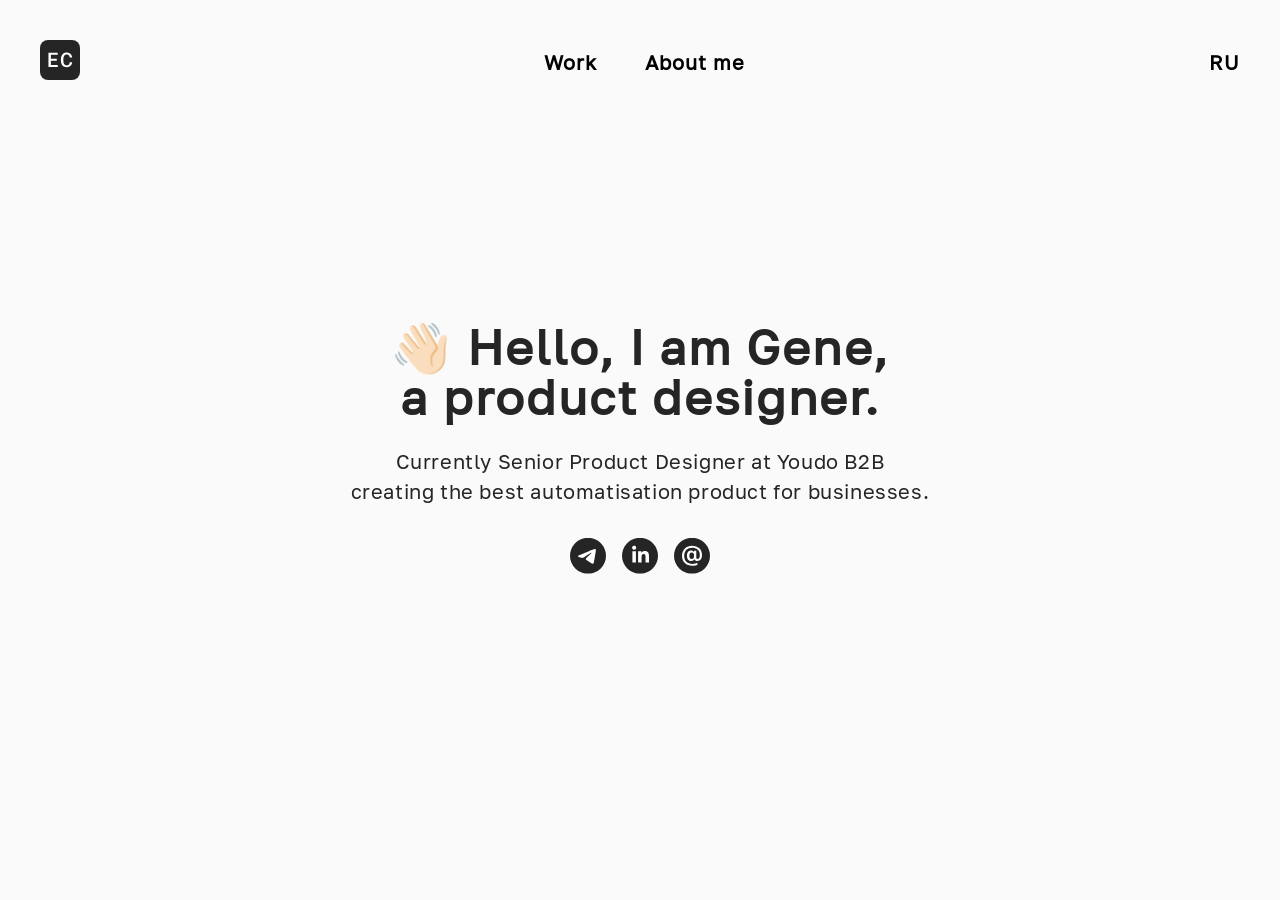
==== index.html @ 3fd2551c "update" ====
<!DOCTYPE html>
<html lang="en">
  <head>
    <link rel="stylesheet" href="css/normalize.css" />
    <link rel="stylesheet" href="css/style.css" />
    <link rel="stylesheet" href="css/font.css" />
    <link rel="shortcut icon" href="img/logo.svg" />
    <title>Evgeniy Chaplygin</title>
    <meta charset="UTF-8" />
    <meta http-equiv="X-UA-Compatible" content="IE=edge" />
    <meta name="viewport" content="width=device-width, initial-scale=1.0" />
  </head>
  <body>
    <header class="header">
      <a href="index.html">
        <img src="img/logo.svg" alt="нет лого" />
      </a>
      <div class="randomclass">
        <a href="work_en.html" class="bold-20">Work</a>
        <a href="about_en.html" class="bold-20">About me</a>
      </div>
      <div>
        <a href="index_ru.html" class="bold-20">RU</a>
      </div>
    </header>
    <div class="mainpart">
      <div class="idextparttext">
        <p class="bold-48">👋🏻 Hello, I am Gene,<br />a product designer.</p>
        <p class="regular-20">
          Currently Senior Product Designer at Youdo B2B<br />creating the best
          automatisation product for businesses.
        </p>
      </div>
      <div class="social">
        <a href="https://t.me/chaplygin_evgeniy" target="_blank">
          <img src="img/telegram.svg" alt="телеграм" />
        </a>
        <a href="https://www.linkedin.com/in/evgeniychaplygin/" target="_blank">
          <img src="img/linkedin.svg" alt="линкедин" />
        </a>
        <a href="mailto:chaplygindesign@gmail.com">
          <img src="img/mail.svg" alt="мэил" />
        </a>
      </div>
    </div>
  </body>
</html>
---- css/style.css ----
@font-face {
  font-family: "GolosTextWebVF";
  src: url(../fonts/golos-text_vf.woff2) format("woff2"),
    url(../fonts/golos-text_vf.woff) format("woff");
  font-weight: normal;
  font-style: normal;
}

body {
  background-color: #fafafa;
  max-width: 1240px;
  margin: auto;
  padding-left: 40px;
  padding-right: 40px;
  max-height: 100%;
}

a {
  text-decoration: none;
}
ul {
  text-decoration: none;
}
li {
  text-decoration: none;
}

.mainpart {
  width: 600px;
  display: flex;
  position: absolute;
  align-items: center;
  top: 50%;
  left: 50%;
  transform: translate(-50%, -50%);
  flex-direction: column;
  gap: 32px;
}

.mainpartwork {
  display: flex;
  flex-direction: column;
  justify-content: center;
  align-items: flex-start;
  gap: 150px;
  margin-top: 200px;
  margin-bottom: 200px;
  position: relative;
  width: 100%;
}

.mainparttext {
  text-align: left;
  display: flex;
  flex-direction: column;
  align-items: flex-start;
  padding: 0px;
  gap: 24px;
  width: 100%;
}

.idextparttext {
  text-align: center;
  display: flex;
  flex-direction: column;
  align-items: flex-start;
  padding: 0px;
  gap: 24px;
  width: 100%;
}

.social {
  display: flex;
  flex-direction: row;
  align-items: flex-start;
  padding: 0px;
  gap: 16px;
  width: 140px;
}

.header {
  display: flex;
  position: sticky;
  flex-direction: row;
  justify-content: space-between;
  align-items: center;
  z-index: 2;
  padding-top: 40px;
  padding-bottom: 20px;
  top: 0;
  width: 100%;
  background: #fafafa;
}

.header a {
  transition-delay: 500ms;
}

.header a:hover {
  text-decoration: underline;
  text-underline-position: under;
}

.randomclass {
  display: flex;
  align-items: center;
  padding: 0px;
  gap: 48px;
  height: 24px;
}

.block-card {
  display: flex;
  flex-direction: column;
  align-items: flex-start;
  padding: 0px;
  gap: 60px;
  width: 100%;
}

.card {
  display: flex;
  flex-direction: row;
  align-items: flex-start;
  padding: 0px;
  gap: 40px;
  width: 100%;
  color: #fafafa;
}

.cardtext {
  display: flex;
  flex-direction: column;
  align-items: flex-start;
  padding: 60px 0px 0px;
  gap: 40px;
  width: 100%;
  height: fit-content;
}

.cardimage {
  width: 50%;
  height: 50%;
}

.randomclass .header-wrapper {
  width: 100%;
}

.cardheader {
  display: flex;
  flex-direction: column;
  align-items: flex-start;
  padding: 0px;
  gap: 8px;
  width: 100%;
}

.carddescript {
  display: flex;
  flex-direction: column;
  align-items: flex-start;
  padding: 0px;
  gap: 24px;
  width: 100%;
  height: fit-content;
}

.readmore {
  display: flex;
  flex-direction: row;
  align-items: center;
  padding-bottom: 4px;
  gap: 8px;
  width: fit-content;
  height: 24px;
  transition: border 100ms linear;
}

.readmore:hover {
 border-bottom: 2px solid #252525;
}


.case-main {
  display: flex;
  flex-direction: column;
  justify-content: center;
  align-items: flex-start;
  gap: 150px;
  margin-right: 140px;
  position: relative;
  width: 100%;
}

.case-header {
  display: flex;
  flex-direction: column;
  align-items: flex-start;
  padding: 0px;
  gap: 24px;
  width: 100%;
}

.case-text {
  display: flex;
  flex-direction: column;
  align-items: flex-start;
  padding: 0px;
  gap: 8px;
  width: 100%;
}

.case-inside {
  display: flex;
  flex-direction: column;
  align-items: flex-start;
  padding: 0px;
  gap: 60px;
  width: 100%;
}

.case-inside-part {
  display: flex;
  flex-direction: column;
  align-items: flex-start;
  padding: 0px;
  gap: 24px;
  width: 100%;
}

.caseimg {
  filter: drop-shadow(0px 2px 16px rgba(0, 0, 0, 0.16));
}

.img-with-text {
  display: flex;
  flex-direction: column;
  align-items: center;
  padding: 0px;
  gap: 16px;
}

.doubleimg {
  display: flex;
  flex-direction: row;
  align-items: flex-start;
  padding: 0px;
  gap: 20px;
  width: 960px;
}

.backbutton {
  display: flex ;
  margin-top: 7px;
  position: sticky;
  top: 150px;
  border-radius: 24px;
  transition: 200ms linear;
}

.backbutton:hover {
  box-shadow: 0px 2px 24px rgba(0, 0, 0, 0.16)
}

.case-with-button {
  display: flex;
  flex-direction: row;
  justify-content: left;
  align-items: flex-start;
  gap: 60px;
  margin-top: 200px;
  margin-bottom: 200px;
  position: relative;
  width: 100%;
}

.card-text-gap16 {
  display: flex;
  flex-direction: column;
  align-items: flex-start;
  padding: 0px;
  gap: 16px;
  width: 960px;
}

.exp-main {
  display: flex;
  flex-direction: row;
  align-items: flex-start;
  padding: 0px;
  gap: 20px;
  width: 906px;
}

.exp-text {
  display: flex;
  flex-direction: column;
  align-items: flex-start;
  padding: 0px;
  gap: 16px;
  width: 690px;
}

.line-exp {
  position: absolute;
  width: 2px;
  height: 1130px;
  left: 179px;
  margin-top: 19px;
}

.line-exp-ru {
  position: absolute;
  width: 2px;
  height: 1110px;
  left: 179px;
  margin-top: 19px;
}

.list {
  padding-left: 20px;
  margin: auto;
}

@media only screen and (max-width: 767px) {
  body {
    padding-left: 24px;
    padding-right: 24px;
    max-height: 100%;
  }
  .mainpart {
width: 100%;
  }
  .idextparttext {
    margin: 0 24px;
  }
}
---- css/font.css ----
.bold-48 {
  font-family: "GolosTextWebVF";
  font-style: normal;
  font-weight: 600;
  font-size: 48px;
  line-height: 50px;
  letter-spacing: 0.04em;
  color: #252525;
  width: 100%;
}

.bold-34 {
  font-family: "GolosTextWebVF";
  font-style: normal;
  font-weight: 600;
  font-size: 34px;
  line-height: 41px;
  letter-spacing: 0.04em;
  color: #252525;
}

.bold-26 {
  font-family: "GolosTextWebVF";
  font-style: normal;
  font-weight: 600;
  font-size: 26px;
  line-height: 31px;
  letter-spacing: 0.04em;
  color: #252525;
}

.bold-20 {
  font-family: "GolosTextWebVF";
  font-style: normal;
  font-weight: 600;
  font-size: 20px;
  line-height: 24px;
  letter-spacing: 0.05em;
  color: black;
  text-decoration: none;
}

.regular-20 {
  font-family: "GolosTextWebVF";
  font-style: normal;
  font-weight: 400;
  font-size: 20px;
  line-height: 30px;
  letter-spacing: 0.03em;
  color: #252525;
  width: 100%;
}

.regular-16 {
  font-family: "GolosTextWebVF";
  font-style: normal;
  font-weight: 400;
  font-size: 16px;
  line-height: 19px;
  letter-spacing: 0.03em;
  color: #9b9b9f;
}

.regular-20-gray {
  font-family: "GolosTextWebVF";
  font-style: normal;
  font-weight: 400;
  font-size: 20px;
  line-height: 30px;
  letter-spacing: 0.03em;
  color: #9b9b9f;
  width: 145px;
  text-align: right;
}

@media only screen and (max-width: 767px) {
  .bold-48 {
    font-family: "GolosTextWebVF";
    font-style: normal;
    font-weight: 600;
    font-size: 34px;
    line-height: 50px;
    letter-spacing: 0.04em;
    color: #252525;
    width: 100%;
  }
  .regular-20 {
    font-family: "GolosTextWebVF";
    font-style: normal;
    font-weight: 400;
    font-size: 16px;
    line-height: 30px;
    letter-spacing: 0.03em;
    color: #252525;
    width: 100%;
  }
}
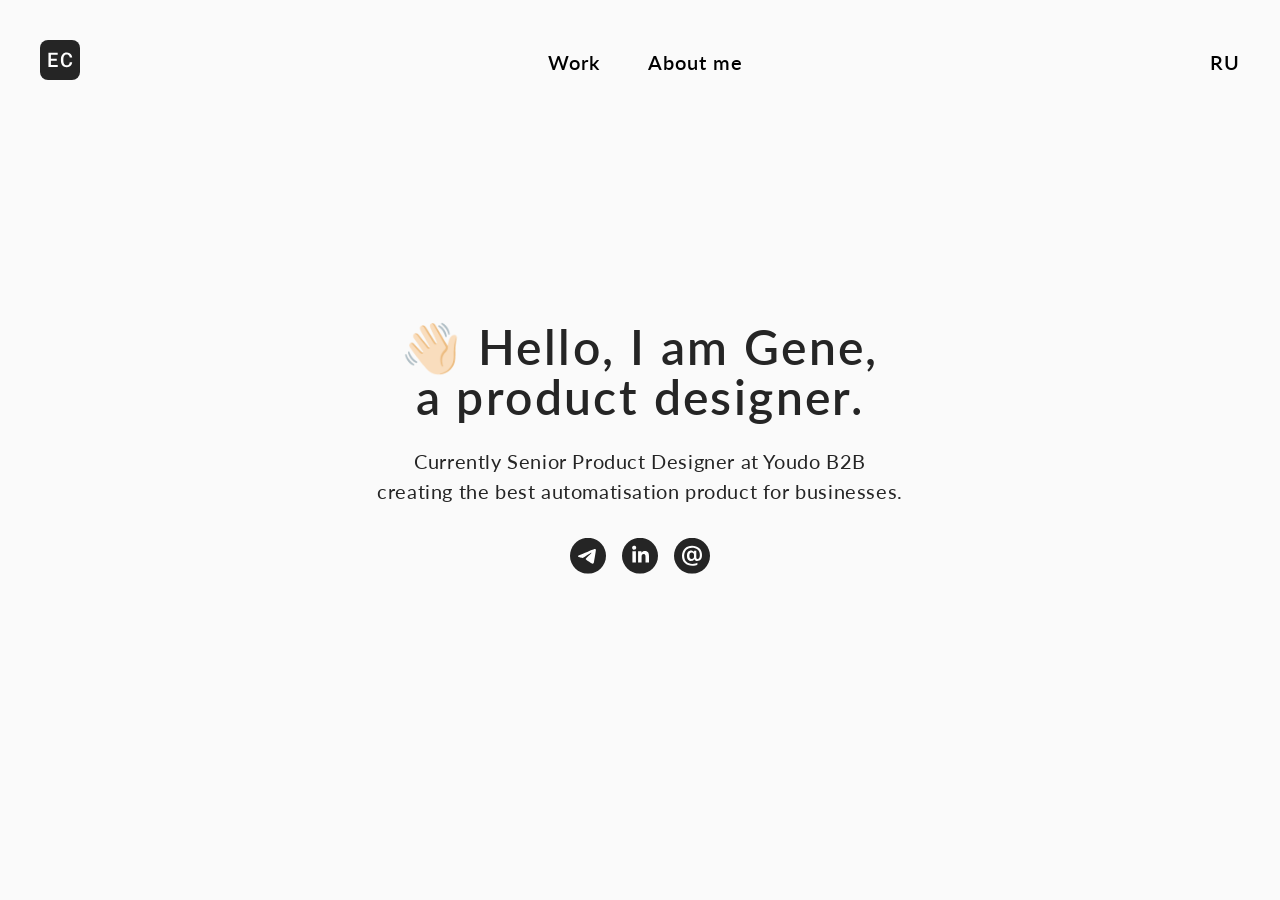
==== commit 3faa652b: "lato font" ====
--- a/index.html
+++ b/index.html
@@ -1,6 +1,7 @@
 <!DOCTYPE html>
 <html lang="en">
   <head>
+    <link href='http://fonts.googleapis.com/css?family=Lato&subset=latin,latin-ext' rel='stylesheet' type='text/css'>
     <link rel="stylesheet" href="css/normalize.css" />
     <link rel="stylesheet" href="css/style.css" />
     <link rel="stylesheet" href="css/font.css" />
--- a/css/style.css
+++ b/css/style.css
@@ -1,11 +1,3 @@
-@font-face {
-  font-family: "GolosTextWebVF";
-  src: url(../fonts/golos-text_vf.woff2) format("woff2"),
-    url(../fonts/golos-text_vf.woff) format("woff");
-  font-weight: normal;
-  font-style: normal;
-}
-
 body {
   background-color: #fafafa;
   max-width: 1240px;
@@ -172,15 +164,13 @@
   align-items: center;
   padding-bottom: 4px;
   gap: 8px;
-  width: fit-content;
   height: 24px;
   transition: border 100ms linear;
 }
 
 .readmore:hover {
- border-bottom: 2px solid #252525;
-}
-
+  border-bottom: 2px solid #252525;
+}
 
 .case-main {
   display: flex;
@@ -251,7 +241,7 @@
 }
 
 .backbutton {
-  display: flex ;
+  display: flex;
   margin-top: 7px;
   position: sticky;
   top: 150px;
@@ -260,7 +250,7 @@
 }
 
 .backbutton:hover {
-  box-shadow: 0px 2px 24px rgba(0, 0, 0, 0.16)
+  box-shadow: 0px 2px 24px rgba(0, 0, 0, 0.16);
 }
 
 .case-with-button {
@@ -330,9 +320,76 @@
     max-height: 100%;
   }
   .mainpart {
-width: 100%;
+    width: 100%;
   }
   .idextparttext {
     margin: 0 24px;
   }
-}
+  .randomclass {
+    gap: 24px;
+  }
+  .mainpartwork {
+    display: flex;
+    flex-direction: column;
+    justify-content: center;
+    align-items: flex-start;
+    gap: 100px;
+    margin-top: 150px;
+    margin-bottom: 100px;
+    position: relative;
+    width: 100%;
+  }
+  .card {
+    display: flex;
+    flex-direction: column;
+    align-items: flex-start;
+    padding: 0px;
+    gap: 24px;
+    width: 100%;
+    color: #fafafa;
+  }
+  .cardtext {
+    display: flex;
+    flex-direction: column;
+    align-items: flex-start;
+    padding: 0;
+    gap: 16px;
+    width: 100%;
+    height: fit-content;
+  }
+  .card img {
+    max-width: 767px;
+    width: 100%;
+    height: 100%;
+  }
+  .carddescript {
+    display: flex;
+    flex-direction: column;
+    align-items: flex-start;
+    padding: 0px;
+    gap: 16px;
+    width: 100%;
+    height: fit-content;
+  }
+  .readmore img {
+    width: auto;
+    height: auto;
+  }
+  .case-with-button {
+    display: flex;
+    flex-direction: column;
+    justify-content: left;
+    align-items: flex-start;
+    gap: 24px;
+    margin-top: 150px;
+    margin-bottom: 100px;
+    position: relative;
+    width: 100%;
+  }
+  .mainparttext {
+    gap: 16px;
+  }
+  .cardheader {
+    gap: 4px;
+  }
+}
--- a/css/font.css
+++ b/css/font.css
@@ -1,36 +1,36 @@
 .bold-48 {
-  font-family: "GolosTextWebVF";
+  font-family: "Lato";
   font-style: normal;
   font-weight: 600;
   font-size: 48px;
   line-height: 50px;
-  letter-spacing: 0.04em;
+  letter-spacing: 0.05em;
   color: #252525;
   width: 100%;
 }
 
 .bold-34 {
-  font-family: "GolosTextWebVF";
+  font-family: "Lato";
   font-style: normal;
   font-weight: 600;
   font-size: 34px;
   line-height: 41px;
-  letter-spacing: 0.04em;
+  letter-spacing: 0.05em;
   color: #252525;
 }
 
 .bold-26 {
-  font-family: "GolosTextWebVF";
+  font-family: "Lato";
   font-style: normal;
   font-weight: 600;
   font-size: 26px;
   line-height: 31px;
-  letter-spacing: 0.04em;
+  letter-spacing: 0.05em;
   color: #252525;
 }
 
 .bold-20 {
-  font-family: "GolosTextWebVF";
+  font-family: "Lato";
   font-style: normal;
   font-weight: 600;
   font-size: 20px;
@@ -41,7 +41,7 @@
 }
 
 .regular-20 {
-  font-family: "GolosTextWebVF";
+  font-family: "Lato";
   font-style: normal;
   font-weight: 400;
   font-size: 20px;
@@ -52,7 +52,7 @@
 }
 
 .regular-16 {
-  font-family: "GolosTextWebVF";
+  font-family: "Lato";
   font-style: normal;
   font-weight: 400;
   font-size: 16px;
@@ -62,7 +62,7 @@
 }
 
 .regular-20-gray {
-  font-family: "GolosTextWebVF";
+  font-family: "Lato";
   font-style: normal;
   font-weight: 400;
   font-size: 20px;
@@ -75,23 +75,42 @@
 
 @media only screen and (max-width: 767px) {
   .bold-48 {
-    font-family: "GolosTextWebVF";
+    font-family: "Lato";
     font-style: normal;
     font-weight: 600;
     font-size: 34px;
-    line-height: 50px;
-    letter-spacing: 0.04em;
+    line-height: 40px;
+    letter-spacing: 0.02em;
     color: #252525;
     width: 100%;
   }
   .regular-20 {
-    font-family: "GolosTextWebVF";
+    font-family: "Lato";
     font-style: normal;
     font-weight: 400;
     font-size: 16px;
-    line-height: 30px;
-    letter-spacing: 0.03em;
+    line-height: 27px;
+    letter-spacing: 0.02em;
     color: #252525;
     width: 100%;
   }
+  .bold-20 {
+    font-family: "Lato";
+    font-style: normal;
+    font-weight: 600;
+    font-size: 16px;
+    line-height: 24px;
+    letter-spacing: 0.02em;
+    color: black;
+    text-decoration: none;
+  }
+  .bold-34 {
+    font-family: "Lato";
+    font-style: normal;
+    font-weight: 600;
+    font-size: 26px;
+    line-height: 41px;
+    letter-spacing: 0.02em;
+    color: #252525;
+  }
 }
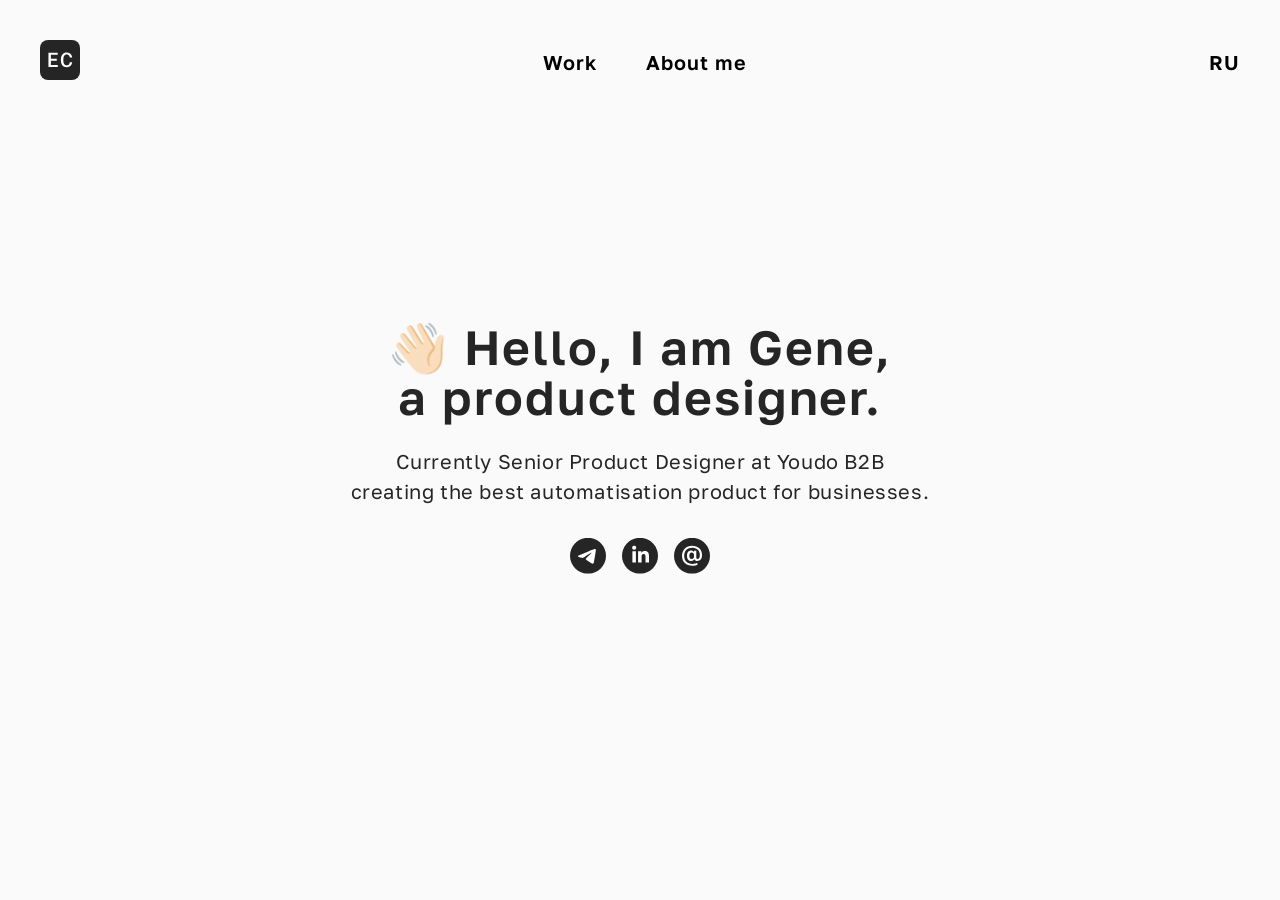
==== commit 90148fc0: "new fonts" ====
--- a/index.html
+++ b/index.html
@@ -1,7 +1,6 @@
 <!DOCTYPE html>
 <html lang="en">
   <head>
-    <link href='http://fonts.googleapis.com/css?family=Lato&subset=latin,latin-ext' rel='stylesheet' type='text/css'>
     <link rel="stylesheet" href="css/normalize.css" />
     <link rel="stylesheet" href="css/style.css" />
     <link rel="stylesheet" href="css/font.css" />
--- a/css/font.css
+++ b/css/font.css
@@ -1,36 +1,56 @@
+@font-face {
+  font-family: "Golos Text";
+  src: url("../fonts/Golos-Text_Regular.eot");
+  src: local("вє"), url("../fonts/Golos-Text_Regular.woff") format("woff"),
+    url("../fonts/Golos-Text_Regular.ttf") format("truetype"),
+    url("../fonts/Golos-Text_Regular.svg") format("svg");
+  font-weight: 400;
+  font-style: normal;
+}
+
+@font-face {
+  font-family: "Golos Text";
+  src: url("../fonts/Golos-Text_DemiBold.eot");
+  src: local("вє"), url("../fonts/Golos-Text_DemiBold.woff") format("woff"),
+    url("../fonts/Golos-Text_DemiBold.ttf") format("truetype"),
+    url("../fonts/Golos-Text_DemiBold.svg") format("svg");
+  font-weight: 600;
+  font-style: normal;
+}
+
 .bold-48 {
-  font-family: "Lato";
+  font-family: "Golos Text";
   font-style: normal;
   font-weight: 600;
   font-size: 48px;
   line-height: 50px;
-  letter-spacing: 0.05em;
+  letter-spacing: 0.04em;
   color: #252525;
   width: 100%;
 }
 
 .bold-34 {
-  font-family: "Lato";
+  font-family: "Golos Text";
   font-style: normal;
   font-weight: 600;
   font-size: 34px;
   line-height: 41px;
-  letter-spacing: 0.05em;
+  letter-spacing: 0.04em;
   color: #252525;
 }
 
 .bold-26 {
-  font-family: "Lato";
+  font-family: "Golos Text";
   font-style: normal;
   font-weight: 600;
   font-size: 26px;
   line-height: 31px;
-  letter-spacing: 0.05em;
+  letter-spacing: 0.04em;
   color: #252525;
 }
 
 .bold-20 {
-  font-family: "Lato";
+  font-family: "Golos Text";
   font-style: normal;
   font-weight: 600;
   font-size: 20px;
@@ -41,7 +61,7 @@
 }
 
 .regular-20 {
-  font-family: "Lato";
+  font-family: "Golos Text";
   font-style: normal;
   font-weight: 400;
   font-size: 20px;
@@ -52,7 +72,7 @@
 }
 
 .regular-16 {
-  font-family: "Lato";
+  font-family: "Golos Text";
   font-style: normal;
   font-weight: 400;
   font-size: 16px;
@@ -62,7 +82,7 @@
 }
 
 .regular-20-gray {
-  font-family: "Lato";
+  font-family: "Golos Text";
   font-style: normal;
   font-weight: 400;
   font-size: 20px;
@@ -75,7 +95,7 @@
 
 @media only screen and (max-width: 767px) {
   .bold-48 {
-    font-family: "Lato";
+    font-family: "Golos Text";
     font-style: normal;
     font-weight: 600;
     font-size: 34px;
@@ -85,7 +105,7 @@
     width: 100%;
   }
   .regular-20 {
-    font-family: "Lato";
+    font-family: "Golos Text";
     font-style: normal;
     font-weight: 400;
     font-size: 16px;
@@ -95,7 +115,7 @@
     width: 100%;
   }
   .bold-20 {
-    font-family: "Lato";
+    font-family: "Golos Text";
     font-style: normal;
     font-weight: 600;
     font-size: 16px;
@@ -105,7 +125,7 @@
     text-decoration: none;
   }
   .bold-34 {
-    font-family: "Lato";
+    font-family: "Golos Text";
     font-style: normal;
     font-weight: 600;
     font-size: 26px;
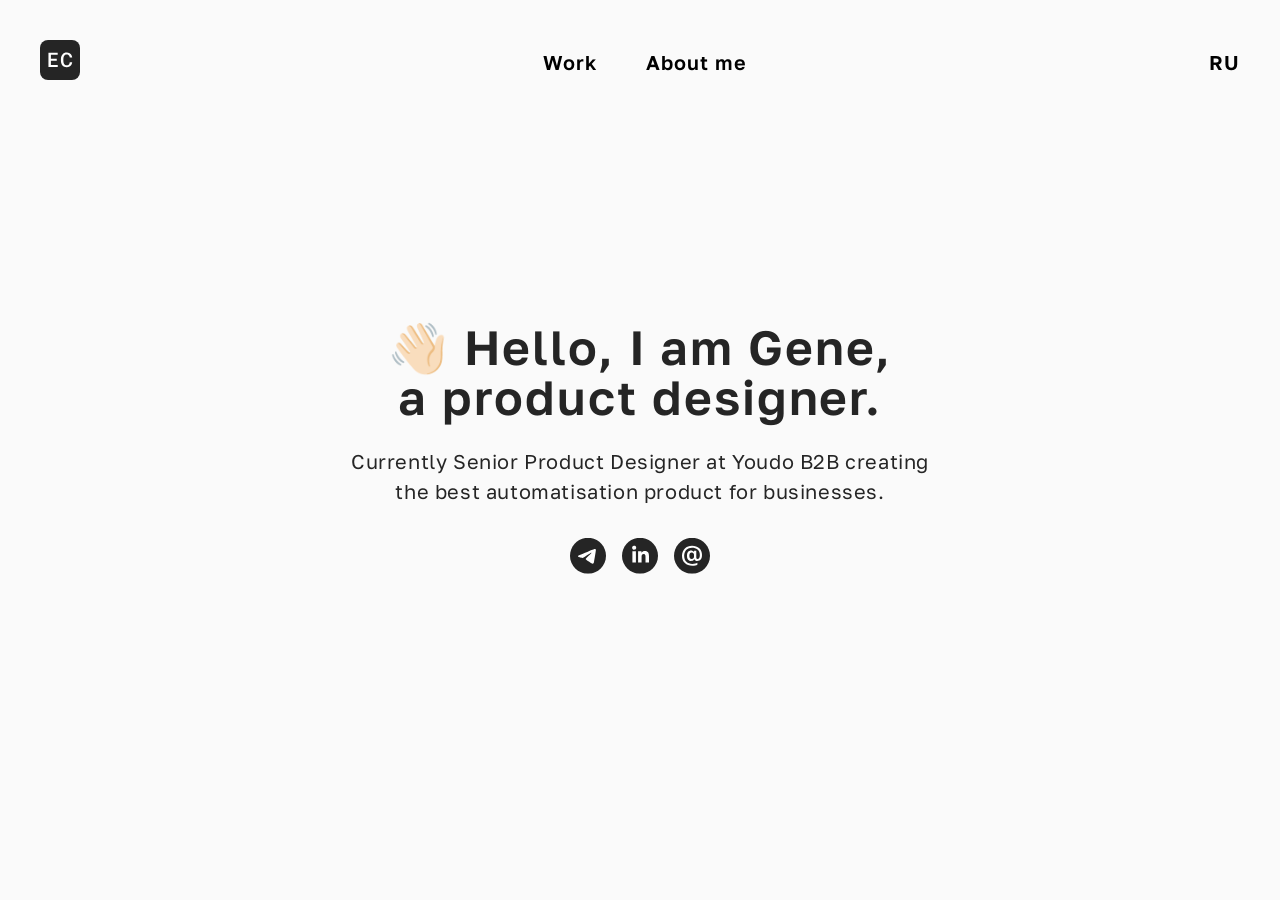
==== commit 6ca3d9cf: "updates" ====
--- a/index.html
+++ b/index.html
@@ -16,18 +16,22 @@
         <img src="img/logo.svg" alt="нет лого" />
       </a>
       <div class="randomclass">
-        <a href="work_en.html" class="bold-20">Work</a>
-        <a href="about_en.html" class="bold-20">About me</a>
+        <a href="work_en.html" class="bold-20">
+          <p>Work</p>
+        </a>
+        <a href="about_en.html" class="bold-20">
+          <p>About me</p>
+        </a>
       </div>
-      <div>
-        <a href="index_ru.html" class="bold-20">RU</a>
-      </div>
+      <a href="index_ru.html" class="bold-20">
+        <p>RU</p>
+      </a>
     </header>
     <div class="mainpart">
       <div class="idextparttext">
         <p class="bold-48">👋🏻 Hello, I am Gene,<br />a product designer.</p>
         <p class="regular-20">
-          Currently Senior Product Designer at Youdo B2B<br />creating the best
+          Currently Senior Product Designer at Youdo B2B creating the best
           automatisation product for businesses.
         </p>
       </div>
--- a/css/style.css
+++ b/css/style.css
@@ -58,7 +58,7 @@
   align-items: flex-start;
   padding: 0px;
   gap: 24px;
-  width: 100%;
+  width: 600px;
 }
 
 .social {
@@ -85,12 +85,21 @@
 }
 
 .header a {
-  transition-delay: 500ms;
-}
-
-.header a:hover {
-  text-decoration: underline;
-  text-underline-position: under;
+  height: 40px;
+}
+
+.header p {
+  transition: border 100ms linear;
+  height: auto;
+  padding-bottom: 2px;
+  margin-top: 10px;
+  position: relative;
+  text-align: center;
+  height: auto;
+}
+
+.header p:hover {
+  border-bottom: 2px solid #252525;
 }
 
 .randomclass {
@@ -98,7 +107,7 @@
   align-items: center;
   padding: 0px;
   gap: 48px;
-  height: 24px;
+  height: 40px;
 }
 
 .block-card {
@@ -315,15 +324,25 @@
 
 @media only screen and (max-width: 767px) {
   body {
+    padding-left: 0px;
+    padding-right: 0px;
+    max-height: 100%;
+  }
+
+  .header {
+    padding-top: 20px;
     padding-left: 24px;
     padding-right: 24px;
-    max-height: 100%;
-  }
+    width: auto;
+    background: #fafafa;
+  }
+
   .mainpart {
-    width: 100%;
+    width: 89%;
   }
   .idextparttext {
     margin: 0 24px;
+    width: 100%;
   }
   .randomclass {
     gap: 24px;
@@ -337,7 +356,9 @@
     margin-top: 150px;
     margin-bottom: 100px;
     position: relative;
-    width: 100%;
+    width: auto;
+    padding-left: 24px;
+    padding-right: 24px;
   }
   .card {
     display: flex;
@@ -381,10 +402,12 @@
     justify-content: left;
     align-items: flex-start;
     gap: 24px;
-    margin-top: 150px;
+    margin-top: 130px;
     margin-bottom: 100px;
     position: relative;
-    width: 100%;
+    width: auto;
+    padding-left: 24px;
+    padding-right: 24px;
   }
   .mainparttext {
     gap: 16px;
@@ -392,4 +415,54 @@
   .cardheader {
     gap: 4px;
   }
-}
+
+  .backbutton {
+    z-index: 2;
+  }
+
+  .case-main {
+    display: flex;
+    flex-direction: column;
+    justify-content: center;
+    align-items: flex-start;
+    gap: 100px;
+    margin-right: 0px;
+  }
+
+  .case-header {
+    gap: 16px;
+  }
+
+  .case-inside {
+    gap: 40px;
+  }
+
+  .case-inside-part {
+    gap: 12px;
+  }
+
+  .doubleimg {
+    display: flex;
+    flex-direction: column;
+    align-items: flex-start;
+    padding: 0px;
+    gap: 12px;
+    width: 100%;
+  }
+
+  .img-with-text {
+    display: flex;
+    flex-direction: column;
+    align-items: center;
+    padding: 0px;
+    gap: 4px;
+  }
+
+  .case-inside img {
+    width: 100%;
+  }
+
+  .img-with-text p {
+    text-align: center;
+  }
+}
--- a/css/font.css
+++ b/css/font.css
@@ -118,7 +118,7 @@
     font-family: "Golos Text";
     font-style: normal;
     font-weight: 600;
-    font-size: 16px;
+    font-size: 18px;
     line-height: 24px;
     letter-spacing: 0.02em;
     color: black;
@@ -129,7 +129,7 @@
     font-style: normal;
     font-weight: 600;
     font-size: 26px;
-    line-height: 41px;
+    line-height: 31px;
     letter-spacing: 0.02em;
     color: #252525;
   }
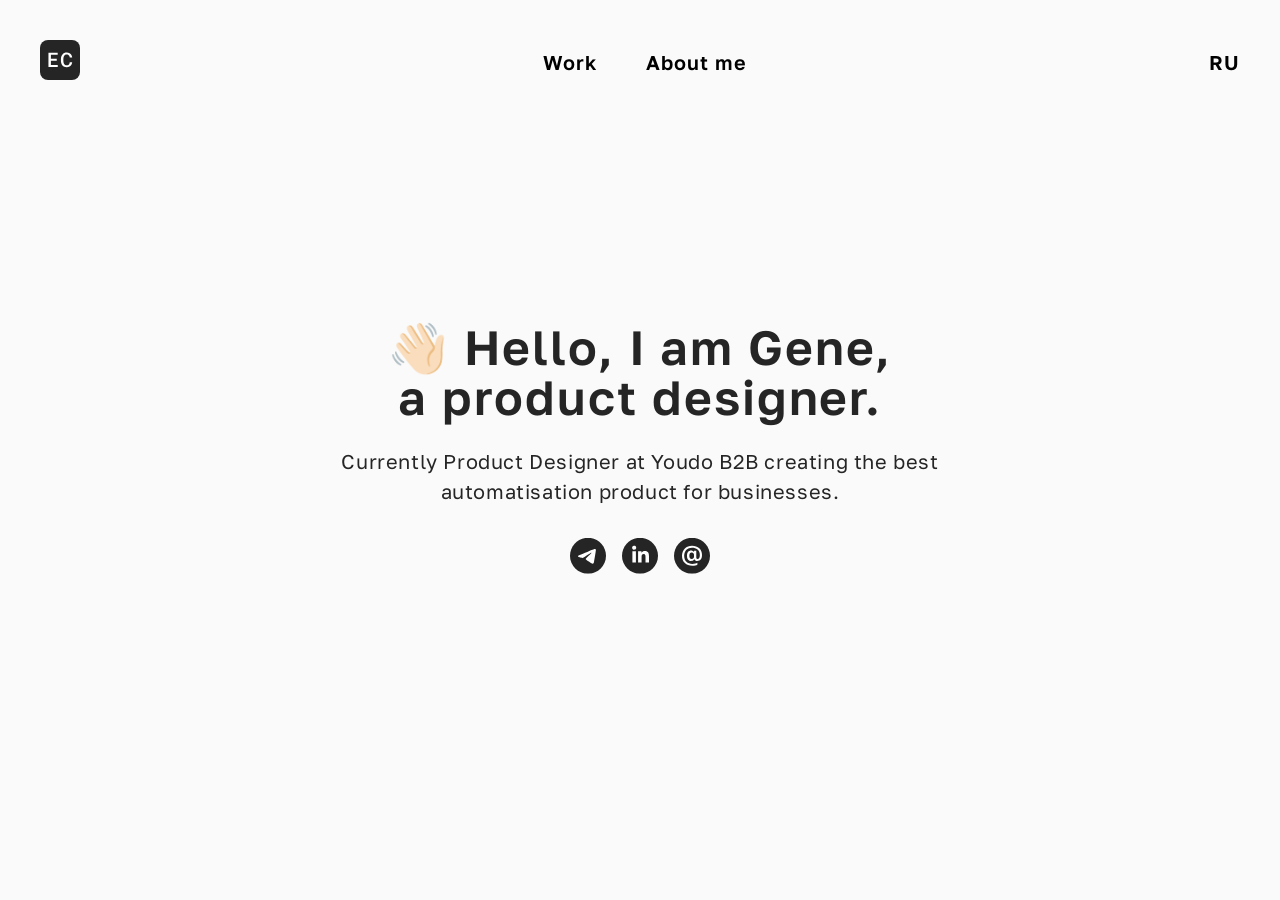
==== commit 0daa6aab: "google analytics" ====
--- a/index.html
+++ b/index.html
@@ -1,6 +1,19 @@
 <!DOCTYPE html>
 <html lang="en">
   <head>
+    <script
+      async
+      src="https://www.googletagmanager.com/gtag/js?id=G-0EHWK5P559"
+    ></script>
+    <script>
+      window.dataLayer = window.dataLayer || [];
+      function gtag() {
+        dataLayer.push(arguments);
+      }
+      gtag("js", new Date());
+
+      gtag("config", "G-0EHWK5P559");
+    </script>
     <link rel="stylesheet" href="css/normalize.css" />
     <link rel="stylesheet" href="css/style.css" />
     <link rel="stylesheet" href="css/font.css" />
@@ -23,7 +36,7 @@
           <p>About me</p>
         </a>
       </div>
-      <a href="index_ru.html" class="bold-20">
+      <a href="index_ru.html" class="bold-20-lang">
         <p>RU</p>
       </a>
     </header>
@@ -31,7 +44,7 @@
       <div class="idextparttext">
         <p class="bold-48">👋🏻 Hello, I am Gene,<br />a product designer.</p>
         <p class="regular-20">
-          Currently Senior Product Designer at Youdo B2B creating the best
+          Currently Product Designer at Youdo B2B creating the best
           automatisation product for businesses.
         </p>
       </div>
--- a/css/style.css
+++ b/css/style.css
@@ -82,6 +82,7 @@
   top: 0;
   width: 100%;
   background: #fafafa;
+  transition: page 500ms linear;
 }
 
 .header a {
@@ -110,7 +111,16 @@
   height: 40px;
 }
 
-.block-card {
+  .block-card {
+  display: flex;
+  flex-direction: column;
+  align-items: flex-start;
+  padding: 0px;
+  gap: 60px;
+  width: 100%;
+}
+
+.block-exp {
   display: flex;
   flex-direction: column;
   align-items: flex-start;
@@ -320,6 +330,14 @@
 .list {
   padding-left: 20px;
   margin: auto;
+}
+
+.datedesktop {
+  display: block;
+}
+
+.datemobile {
+  display: none;
 }
 
 @media only screen and (max-width: 767px) {
@@ -465,4 +483,64 @@
   .img-with-text p {
     text-align: center;
   }
-}
+
+  .card-text-gap16 {
+    display: flex;
+    flex-direction: column;
+    align-items: flex-start;
+    padding: 0px;
+    gap: 8px;
+    width: auto;
+  }
+
+  .block-card {
+    gap: 80px;
+  }
+
+  .datedesktop {
+    display: none;
+  }
+
+  .exp-main {
+    display: flex;
+    flex-direction: row;
+    align-items: flex-start;
+    padding: 0px;
+    gap: 20px;
+    width: 100%;
+  }
+
+  .line-exp {
+    display: none;
+    position: absolute;
+    width: 2px;
+    height: 1635px;
+    left: 38px;
+    margin-top: -245px;
+  }
+
+  .datemobile {
+    display: block;
+  }
+
+  .careerdot {
+    padding-top: 7px;
+  }
+
+  .block-exp {
+    gap: 50px;
+  }
+  .block-exp img {
+    height: 12px;
+    width: 12px;
+  }
+
+  .exp-text {
+    display: flex;
+    flex-direction: column;
+    align-items: flex-start;
+    padding: 0px;
+    gap: 12px;
+    width: 100%;
+  }
+}
--- a/css/font.css
+++ b/css/font.css
@@ -60,6 +60,17 @@
   text-decoration: none;
 }
 
+.bold-20-lang {
+  font-family: "Golos Text";
+  font-style: normal;
+  font-weight: 600;
+  font-size: 20px;
+  line-height: 24px;
+  letter-spacing: 0.05em;
+  color: black;
+  text-decoration: none;
+}
+
 .regular-20 {
   font-family: "Golos Text";
   font-style: normal;
@@ -109,7 +120,7 @@
     font-style: normal;
     font-weight: 400;
     font-size: 16px;
-    line-height: 27px;
+    line-height: 25px;
     letter-spacing: 0.02em;
     color: #252525;
     width: 100%;
@@ -133,4 +144,48 @@
     letter-spacing: 0.02em;
     color: #252525;
   }
+
+  .bold-26 {
+    font-family: "Golos Text";
+    font-style: normal;
+    font-weight: 600;
+    font-size: 20px;
+    line-height: 25px;
+    letter-spacing: 0.04em;
+    color: #252525;
+  }
+  .regular-20-gray {
+    font-family: "Golos Text";
+    font-style: normal;
+    font-weight: 400;
+    font-size: 16px;
+    line-height: 24px;
+    letter-spacing: 0.01em;
+    color: #9b9b9f;
+    width: 100%;
+    text-align: left;
+  }
+  
+  .bold-20-lang {
+    font-family: "Golos Text";
+    font-style: normal;
+    font-weight: 600;
+    font-size: 20px;
+    line-height: 24px;
+    letter-spacing: 0.05em;
+    color: black;
+    text-decoration: none;
+  }
+
+  .regular-16 {
+    font-family: "Golos Text";
+    font-style: normal;
+    font-weight: 400;
+    font-size: 14px;
+    line-height: 19px;
+    letter-spacing: 0.03em;
+    color: #9b9b9f;
+  }
+  
+
 }
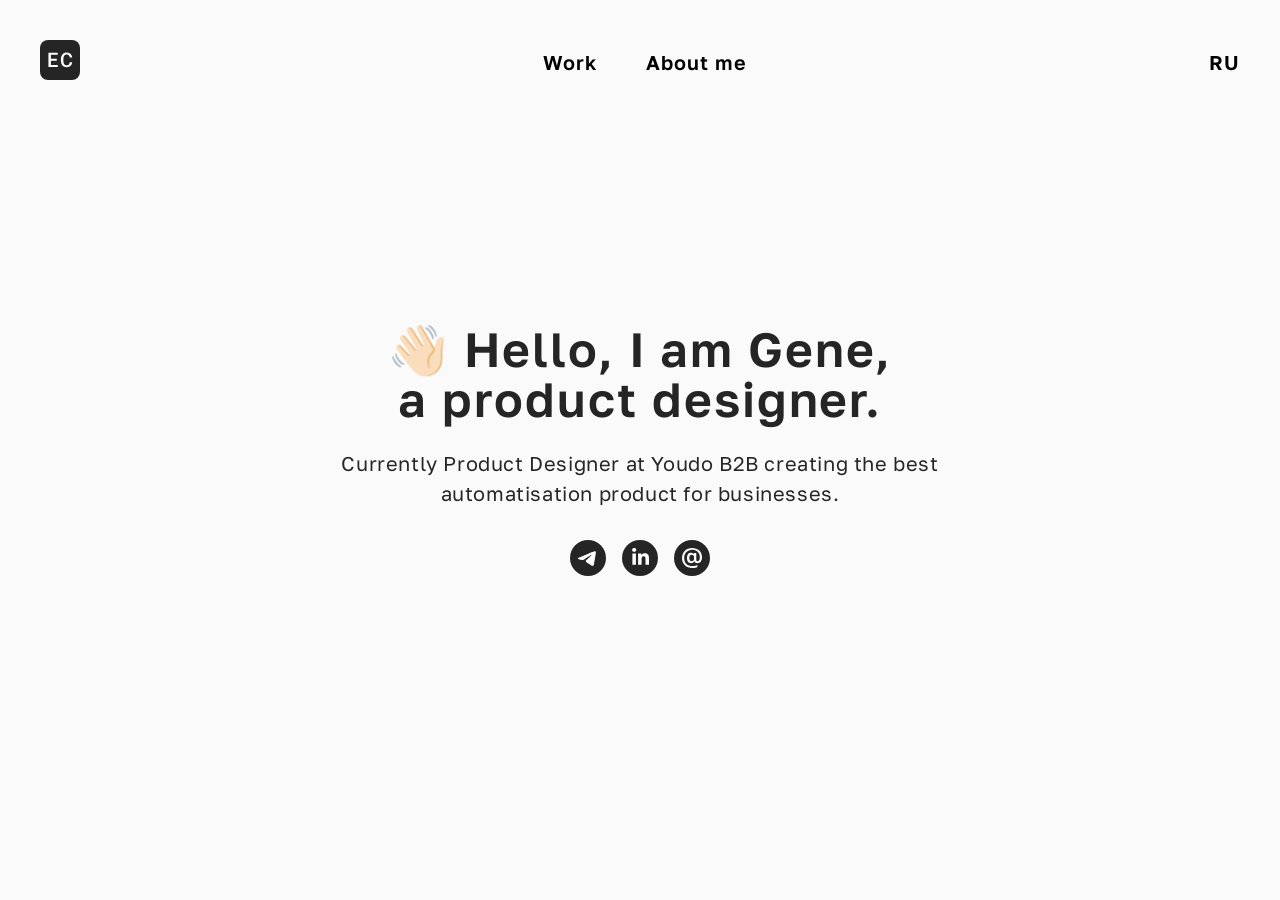
==== commit 7351061c: "hover icons" ====
--- a/index.html
+++ b/index.html
@@ -49,13 +49,13 @@
         </p>
       </div>
       <div class="social">
-        <a href="https://t.me/chaplygin_evgeniy" target="_blank">
+        <a href="https://t.me/chaplygin_evgeniy" target="_blank" class="telegram-icon">
           <img src="img/telegram.svg" alt="телеграм" />
         </a>
-        <a href="https://www.linkedin.com/in/evgeniychaplygin/" target="_blank">
+        <a href="https://www.linkedin.com/in/evgeniychaplygin/" target="_blank" class="linkedin-icon">
           <img src="img/linkedin.svg" alt="линкедин" />
         </a>
-        <a href="mailto:chaplygindesign@gmail.com">
+        <a href="mailto:chaplygindesign@gmail.com" class="mail-icon">
           <img src="img/mail.svg" alt="мэил" />
         </a>
       </div>
--- a/css/style.css
+++ b/css/style.css
@@ -68,6 +68,48 @@
   padding: 0px;
   gap: 16px;
   width: 140px;
+}
+
+.telegram-icon {
+  width: 36px;
+  height: 36px;
+  border-radius: 50%;
+  background: #252525;
+}
+
+.telegram-icon :hover {
+  width: 36px;
+  height: 36px;
+  border-radius: 50%;
+  background: linear-gradient(180deg, #2aabee 0%, #229ed9 99.26%);
+}
+
+.linkedin-icon {
+  width: 36px;
+  height: 36px;
+  border-radius: 50%;
+  background: #252525;
+}
+
+.linkedin-icon :hover {
+  width: 36px;
+  height: 36px;
+  border-radius: 50%;
+  background: #2867B2;
+}
+
+.mail-icon {
+  width: 36px;
+  height: 36px;
+  border-radius: 50%;
+  background: #252525;
+}
+
+.mail-icon :hover {
+  width: 36px;
+  height: 36px;
+  border-radius: 50%;
+  background: #51BC63;
 }
 
 .header {
@@ -111,7 +153,7 @@
   height: 40px;
 }
 
-  .block-card {
+.block-card {
   display: flex;
   flex-direction: column;
   align-items: flex-start;
